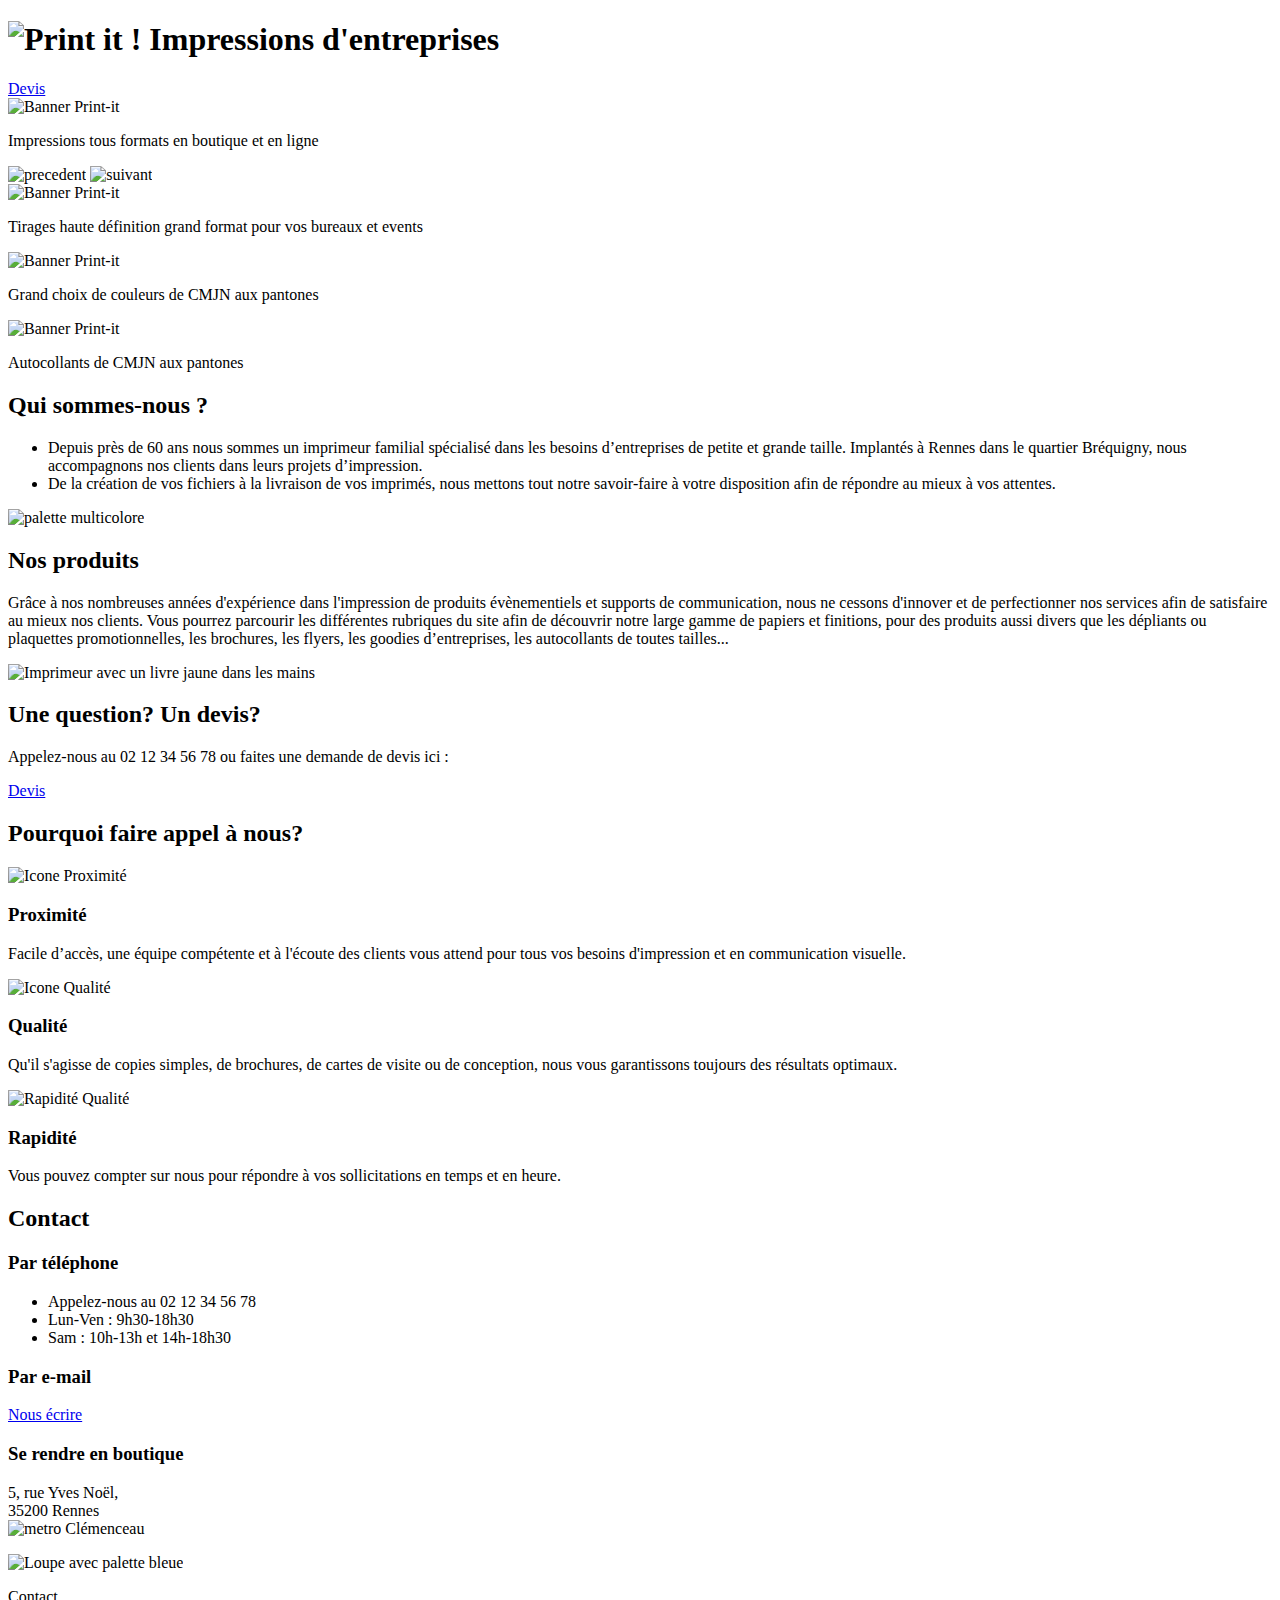
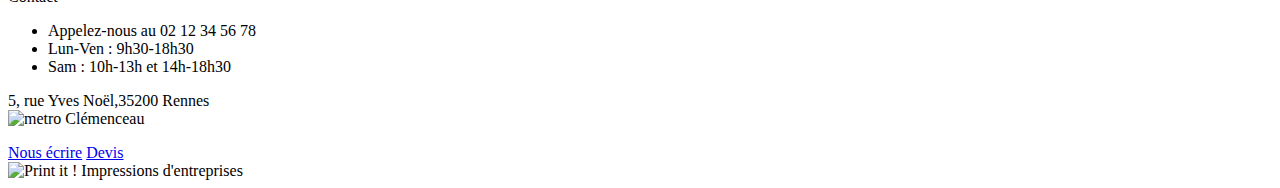
==== index.html @ 1c5afead "mise à jour du dossier" ====
<!DOCTYPE html>
<html lang="fr">
<head>
	<meta charset="UTF-8">
	<meta name="viewport" content="width=device-width, initial-scale=1.0">
	<title>Print it ! - Impressions d'entreprise</title>
	<link rel="stylesheet" href="./assets/style.css">
	<link rel="preconnect" href="https://fonts.googleapis.com">
	<link rel="preconnect" href="https://fonts.gstatic.com" crossorigin>
	<link href="https://fonts.googleapis.com/css2?family=Roboto:wght@400;700&family=Roboto+Slab:wght@400;900&display=swap" rel="stylesheet">
</head>
<body>
<header class="container">
	<h1>
		<img class="logo" src="./assets/images/logo.png" alt="Print it ! Impressions d'entreprises" >
	</h1>
	<a class="btn devis" href="mailto:contact@print-it.tld">Devis</a>
</header>
<main>
	<div class="carroussel" >
		<div class="carroussel-content">
			<div id="banner">
				<img class="banner-img" src="./assets/images/slideshow/slide1.jpg" alt="Banner Print-it">
				<p>Impressions tous formats <span>en boutique et en ligne</span></p>
				<div class="slider-arrows">
					<img src="assets/images/arrow_left.png" alt="precedent" id="left"/>
					<img src="assets/images/arrow_right.png" alt="suivant" id="right"/>
				</div>
				<div class="dots">
				</div>
			</div>
			<div id="banner">
				<img class="banner-img" src="./assets/images/slideshow/slide2.jpg" alt="Banner Print-it">
				<p>Tirages haute définition grand format <span>pour vos bureaux et events</span></p>
				<div class="dots">
				</div>
			</div>
			<div id="banner">
				<img class="banner-img" src="./assets/images/slideshow/slide3.jpg" alt="Banner Print-it">
				<p>Grand choix de couleurs <span>de CMJN aux pantones</span></p>
				<div class="dots">
				</div>
			</div>
			<div id="banner">
				<img class="banner-img" src="./assets/images/slideshow/slide4.png" alt="Banner Print-it">
				<p>Autocollants <span>de CMJN aux pantones</span></p>
				<div class="dots">
				</div>
			</div>
			
		</div>
	</div>
	<section id="about-us" class="container">
		<div>
			<h2>Qui sommes-nous ?</h2>
			<ul>
				<li>Depuis près de 60 ans nous sommes un imprimeur familial spécialisé dans les besoins d’entreprises de petite et grande taille. Implantés à Rennes dans le quartier Bréquigny, nous accompagnons nos clients dans leurs projets d’impression.</li>
				<li>De la création de vos fichiers à la livraison de vos imprimés, nous mettons tout notre savoir-faire à votre disposition afin de répondre au mieux à vos attentes.</li>
			</ul>
		</div>
		<aside>
			<img src="./assets/images/colors.jpg" alt="palette multicolore">
		</aside>
	</section>
	<section id="products" class="container">
		<div>
			<h2>Nos produits</h2>
			<p>Grâce à nos nombreuses années d'expérience dans l'impression de produits évènementiels et supports de communication, nous ne cessons d'innover et de perfectionner nos services afin de satisfaire au mieux nos clients. Vous pourrez parcourir les différentes rubriques du site afin de découvrir notre large gamme de papiers et finitions, pour des produits aussi divers que les dépliants ou plaquettes promotionnelles, les brochures, les flyers, les goodies d’entreprises, les autocollants de toutes tailles... </p>
		</div>
		<aside>
			<img src="./assets/images/yellow-book.jpg" alt="Imprimeur avec un livre jaune dans les mains">
		</aside>

	</section>
	<section id="question" class="bg-yellow">
		<h2>Une question? Un devis?</h2>
		<p>Appelez-nous au 02 12 34 56 78 ou faites une demande de devis ici :</p>
		<a href="mailto:contact@print-it.tld" class="btn devis">Devis</a>
	</section>
	<section id="why-us" class="container">
		<h2>Pourquoi faire appel à nous?</h2>
		<div>
			<article>
				<img src="./assets/images/proximity-icon.png" alt="Icone Proximité">
				<h3>Proximité</h3>
				<p>Facile d’accès, une équipe compétente et à l'écoute des clients vous attend pour tous vos besoins d'impression et en communication visuelle.</p>
			</article>
			<article>
				<img src="./assets/images/quality-icon.png" alt="Icone Qualité">
				<h3>Qualité</h3>
				<p>Qu'il s'agisse de copies simples, de brochures, de cartes de visite ou de conception, nous vous garantissons toujours des résultats optimaux.</p>
			</article>
			<article>
				<img src="./assets/images/speedy-icon.png" alt="Rapidité Qualité">
				<h3>Rapidité</h3>
				<p>Vous pouvez compter sur nous pour répondre à vos sollicitations en temps et en heure.</p>
			</article>
		</div>
	</section>
	<section id="contact" class="bg-lightblue">
		<div class="container">
			<div>
				<h2>Contact</h2>
				<div>
					<h3>Par téléphone</h3>
					<ul>
						<li>Appelez-nous au 02 12 34 56 78</li>
						<li>Lun-Ven : 9h30-18h30</li>
						<li>Sam : 10h-13h et 14h-18h30</li>
					</ul>
				</div>
				<div>
					<h3>Par e-mail</h3>
					<p>
						<a href="mailto:contact@print-it.tld" class="btn">Nous écrire</a>
					</p>
				</div>
				<div>
					<h3>Se rendre en boutique</h3>
					<p>5, rue Yves Noël,<br>
						35200 Rennes<br>
						<img class="inline-icon" src="./assets/images/metro.png" alt="metro"/> Clémenceau</p>
				</div>
			</div>
			<div>
				<img src="./assets/images/magnifying-glass.jpg" alt="Loupe avec palette bleue">
			</div>

		</div>
	</section>
</main>
<footer>
	<div>
		<p class="footer-contact">Contact</p>
		<ul>
			<li>Appelez-nous au 02 12 34 56 78</li>
			<li>Lun-Ven : 9h30-18h30</li>
			<li>Sam : 10h-13h et 14h-18h30</li>
		</ul>
	</div>
	<div>
		<p>5, rue Yves Noël,35200 Rennes<br>
			<img src="./assets/images/metro.png" alt="metro"/> Clémenceau</p>
	</div>
	<div>
		<a href="mailto:contact@print-it.tld" class="btn">Nous écrire</a>
		<a href="mailto:contact@print-it.tld?subject=Demande&nbsp;de&nbsp;devis" class="btn devis">Devis</a>
	</div>
	<div>
		<img class="footer-logo" src="./assets/images/logo.png" alt="Print it ! Impressions d'entreprises" >
	</div>
</footer>
<script src="./assets/script.js"></script>
</body>
</html>
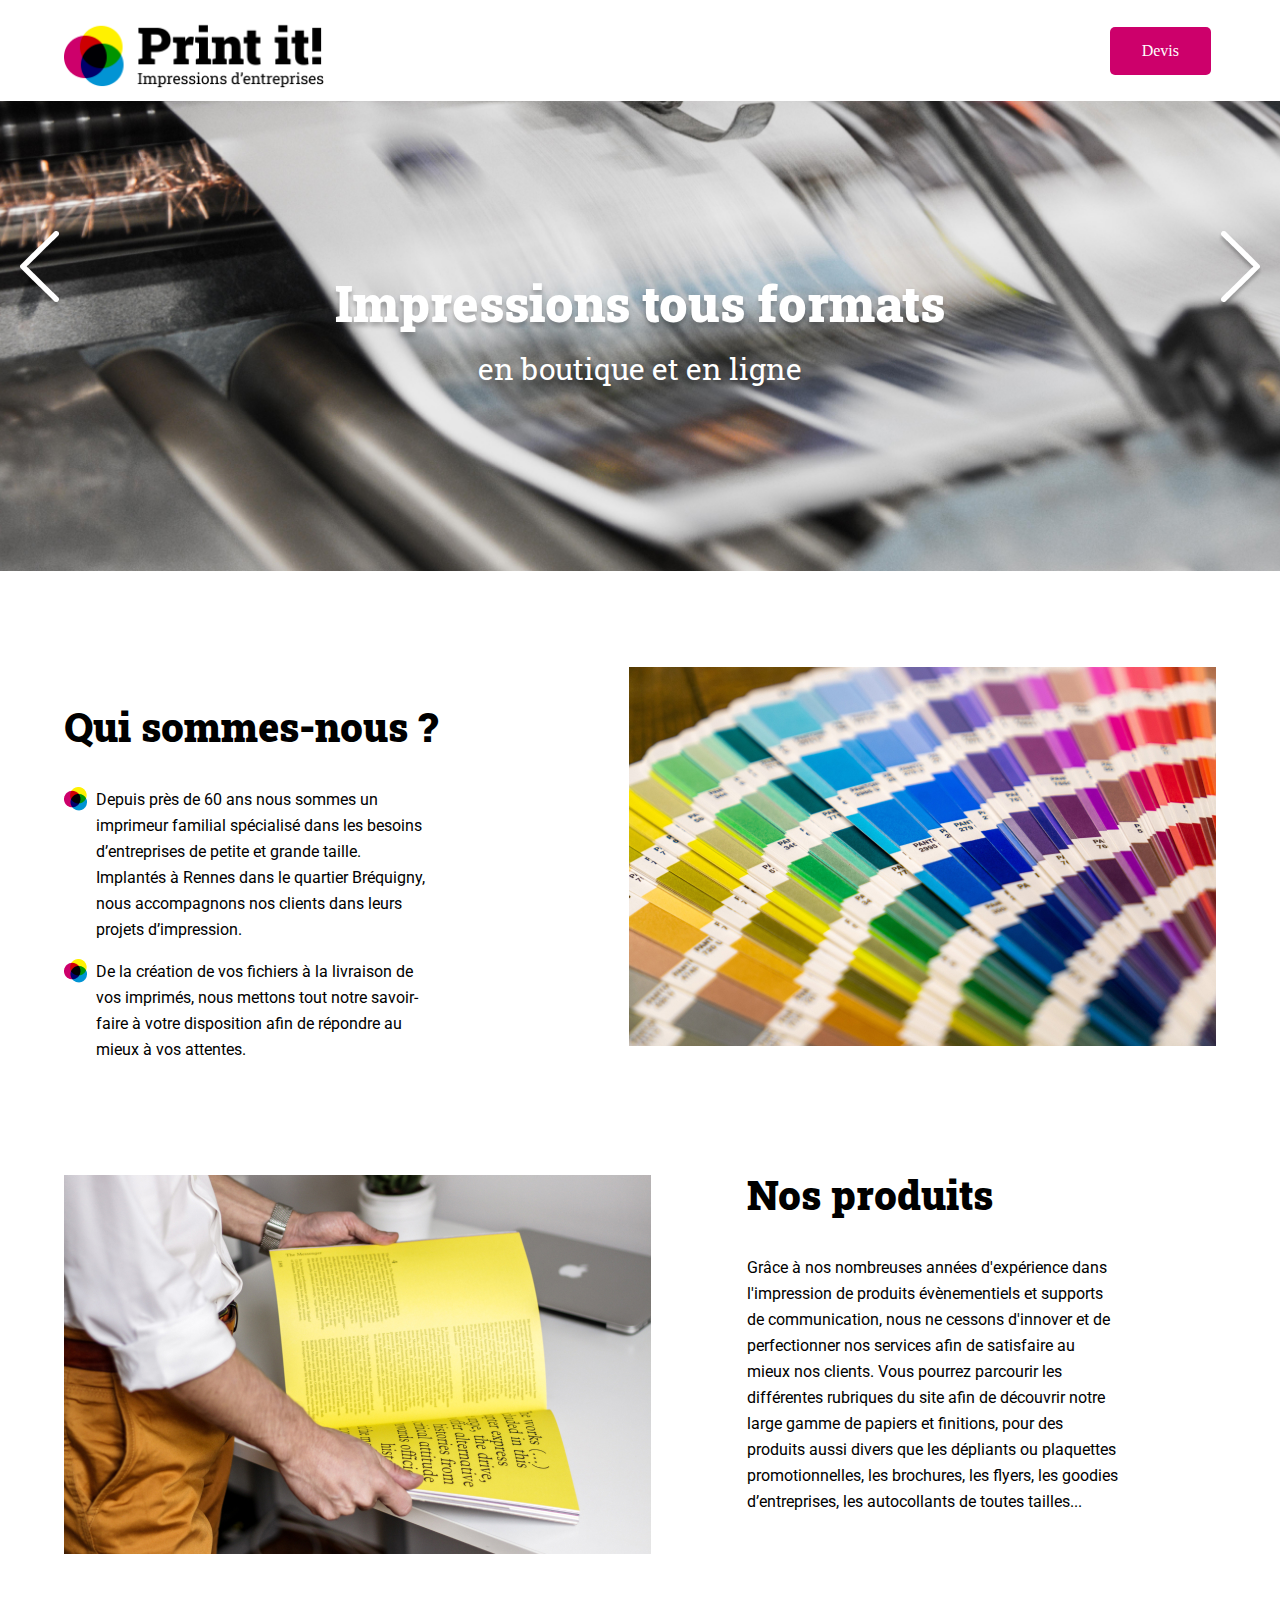
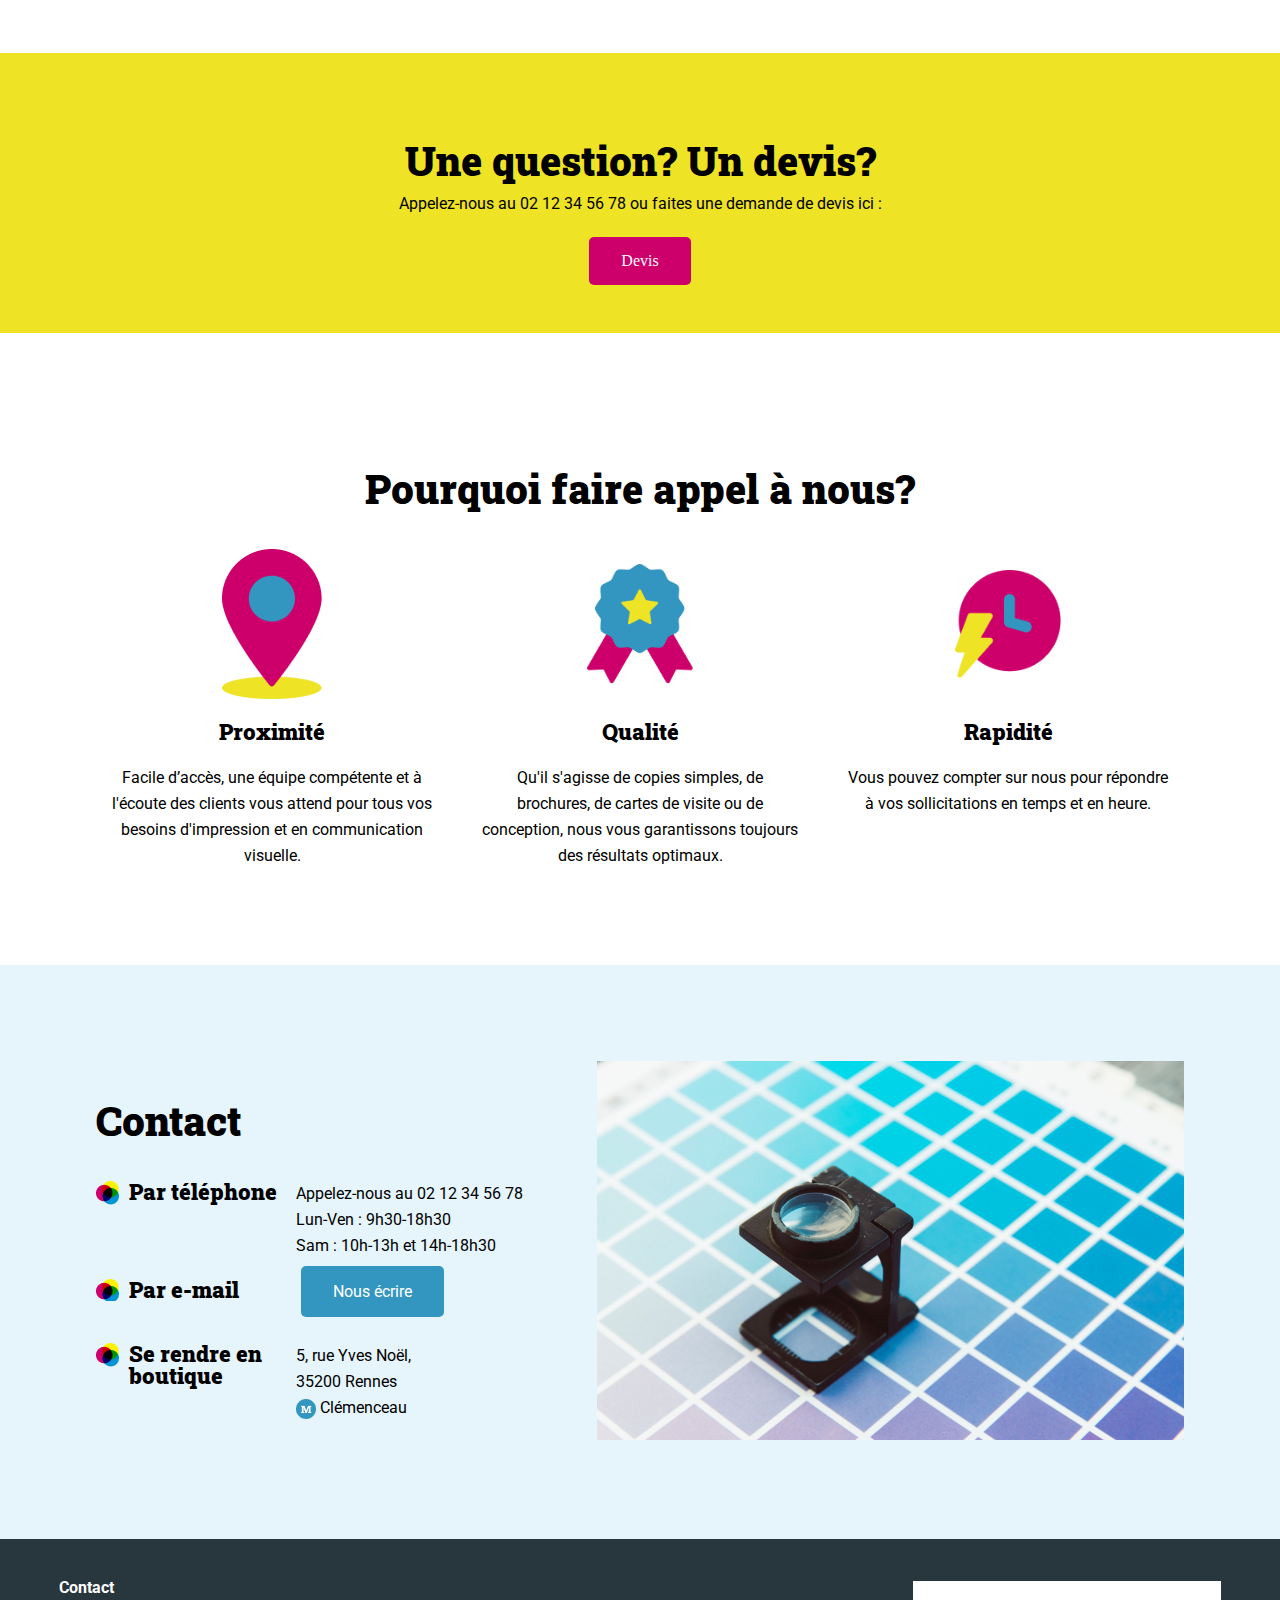
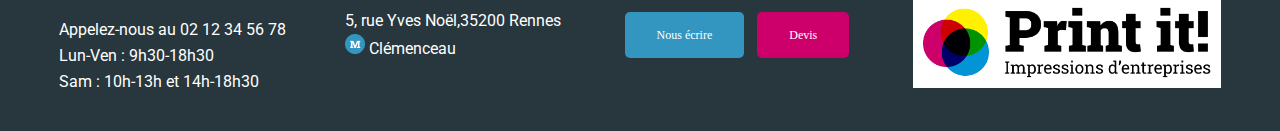
==== commit 21a462e2: "derniereModif" ====
--- a/index.html
+++ b/index.html
@@ -18,14 +18,11 @@
 </header>
 <main>
 	<div class="carroussel" >
+
 		<div class="carroussel-content">
 			<div id="banner">
 				<img class="banner-img" src="./assets/images/slideshow/slide1.jpg" alt="Banner Print-it">
 				<p>Impressions tous formats <span>en boutique et en ligne</span></p>
-				<div class="slider-arrows">
-					<img src="assets/images/arrow_left.png" alt="precedent" id="left"/>
-					<img src="assets/images/arrow_right.png" alt="suivant" id="right"/>
-				</div>
 				<div class="dots">
 				</div>
 			</div>
@@ -47,7 +44,10 @@
 				<div class="dots">
 				</div>
 			</div>
-			
+			<div>
+				<img class="left" src="assets/images/arrow_left.png" alt="precedent" id="left"/>
+				<img class="right" src="assets/images/arrow_right.png" alt="suivant" id="right"/>
+			</div>
 		</div>
 	</div>
 	<section id="about-us" class="container">
--- a/assets/style.css
+++ b/assets/style.css
@@ -0,0 +1,337 @@
+/* variables declaration */
+:root {
+	--primary-color: #3396C0;
+	--secondary-color: #CD006B;
+	--third-color: #EEE325;
+}
+
+/* Reset CSS */
+* {
+	-webkit-box-sizing: border-box;
+	-moz-box-sizing: border-box;
+	box-sizing: border-box;
+}
+html, body, div, span, applet, object, iframe,
+h1, h2, h3, h4, h5, h6, p, blockquote, pre,
+a, abbr, acronym, address, big, cite, code,
+del, dfn, em, img, ins, kbd, q, s, samp,
+small, strike, strong, sub, sup, tt, var,
+b, u, i, center,
+dl, dt, dd, ol, ul, li,
+fieldset, form, label, legend,
+table, caption, tbody, tfoot, thead, tr, th, td,
+article, aside, canvas, details, embed,
+figure, figcaption, footer, header, hgroup,
+menu, nav, output, ruby, section, summary,
+time, mark, audio, video {
+	margin: 0;
+	padding: 0;
+	border: 0;
+	font: inherit;
+	font-size: 100%;
+	vertical-align: baseline;
+}
+/* HTML5 display-role reset for older browsers */
+article, aside, details, figcaption, figure,
+footer, header, hgroup, menu, nav, section {
+	display: block;
+}
+body {
+	line-height: 1;
+}
+ol, ul {
+	list-style: none;
+}
+blockquote, q {
+	quotes: none;
+}
+blockquote:before, blockquote:after,
+q:before, q:after {
+	content: none;
+}
+table {
+	border-collapse: collapse;
+	border-spacing: 0;
+}
+
+section {
+	margin-block: 6em;
+}
+h2 {
+	font-family: 'Roboto Slab', sans-serif;
+	font-size: 40px;
+	font-weight: 900;
+	margin-block: 1em;
+}
+h3{
+	font-family: 'Roboto Slab', sans-serif;
+	font-size: 22px;
+	font-weight: 900;
+	margin-block: 1em;
+}
+
+p, li {
+	font-family: Roboto, sans-serif;
+	font-size: 16px;
+	line-height: 26px;
+}
+.container {
+	max-width: 1440px;
+	margin-inline:auto;
+	padding-inline: 5%;
+}
+header {
+	display: flex;
+	justify-content: space-between;
+	align-items: center;
+}
+.logo{
+	width: 260px;
+	margin-block: 10px;
+}
+
+.btn {
+	background-color: var(--primary-color) ;
+	padding: 16px 32px;
+	margin-inline:5px;
+	border-radius: 5px;
+	color: white;
+	text-decoration: none;
+}
+.devis {
+	background-color: var(--secondary-color);
+}
+
+#banner {
+	display: flex;
+	flex-direction: column;
+	align-items: center;
+	justify-content: center;
+	width: 100%;
+	height: 100%;
+	min-height: 470px;
+	position: relative;
+}
+.banner-img {
+	position: absolute;
+	width: 100%;
+	height: 100%;
+	z-index: -1;
+	object-fit: cover;
+	object-position: center;
+}
+/* Code CSS en prévision de l'ajout d'un carousel pour la bannière */
+/* Gestion des fleches du carrousel */
+.carroussel {
+    height: 470px;
+    overflow: hidden;
+}
+#banner .arrow {
+	position: absolute;
+}
+#banner .arrow_left {
+	left: 10px;
+}
+#banner .arrow_right {
+	right: 10px;
+}
+
+.left {
+    cursor: pointer;
+    position: absolute;
+    top: 50%;
+    width: auto;
+    margin-top: -235px;
+    padding: 16px;
+    color: white;
+    font-weight: bold;
+    font-size: 18px;
+    transition: 0.6s ease;
+    border-radius: 0 3px 3px 0;
+    user-select: none;
+}
+.right {
+    cursor: pointer;
+    position: absolute;
+    top: 50%;
+    width: auto;
+    margin-top: -235px;
+    padding: 16px;
+    color: white;
+    font-weight: bold;
+    font-size: 18px;
+	right: 0;
+    transition: 0.6s ease;
+    border-radius: 0 3px 3px 0;
+    user-select: none;
+}
+/* Gestion des points du carrousel */
+.dots {
+	position: absolute;
+	bottom: 40px;
+	display: flex;
+}
+.dot {
+	margin-inline: 5px;
+	width: 13px;
+	height: 13px;
+	background-color: #ffffff00;
+	border: 3px solid #fff;
+	border-radius: 100%;
+	box-shadow: 0 4px 4px rgba(0, 0, 0, 0.25);;
+}
+.dot_selected {
+	background-color: #fff;
+}
+/* Fin du code CSS pour le carousel */
+#banner p {
+	font-family: 'Roboto Slab', sans-serif;
+	font-weight: 900;
+	font-size: 50px;
+	line-height: 66px;
+	color: white;
+	text-shadow: 0 4px 4px rgba(0, 0, 0, 0.25);
+	text-align: center;
+}
+.carroussel-content {
+	display: flex;
+    flex-direction: column;
+	transition: transform 0.5ss;
+}
+
+#banner span {
+	display: block;
+	font-weight: 400;
+	font-size: 30px;
+}
+#about-us {
+	display: flex;
+}
+#about-us article, #about-us aside {
+	flex:1;
+}
+#about-us li {
+	background: url("./images/tricolor-icon.png") no-repeat left top;
+	font-size: 16px;
+	line-height: 26px;
+	padding-left:2em;
+	width: 65%;
+	margin-bottom: 1em;
+
+}
+
+#products {
+	display: flex;
+	align-items: flex-start;
+	flex-direction: row-reverse;
+}
+#products div, #products aside {
+	flex:1;
+}
+#products div {
+	padding: 0 6em;
+}
+#products h2 {
+	margin-top: 0;
+}
+.bg-yellow {
+	background-color: var(--third-color);
+}
+#question {
+	display: flex;
+	flex-direction: column;
+	align-items: center;
+	padding-block: 3em;
+}
+#question h2 {
+	margin-bottom: 10px;
+}
+#question p {
+	margin-bottom: 20px;
+}
+
+#why-us {
+	display: flex;
+	flex-direction: column;
+	text-align: center;
+}
+#why-us > div{
+	display: flex;
+	justify-content: space-evenly;
+}
+#why-us article {
+	max-width: 320px;
+	display: flex;
+	flex-direction: column;
+}
+#why-us img {
+	width: 33%;
+	height: 150px;
+	text-align: center;
+	margin-inline: auto;
+	margin-block: 0;
+	object-fit: contain;
+}
+
+.bg-lightblue{
+	background-color: #E6F4FB;
+}
+#contact {
+	margin-bottom: 0;
+}
+#contact article, #contact div {
+	flex:1;
+}
+
+
+#contact .container {
+	flex-direction: row;
+	display: flex;
+	padding: 6em ;
+}
+
+#contact .container > div > div {
+	display: flex;
+	padding-bottom: 20px;
+}
+
+#contact h3 {
+	margin-top: 0;
+	background: url("./images/tricolor-icon.png") no-repeat left top;
+	padding-left:1.5em;
+	width: 200px;
+}
+.inline-icon {
+	vertical-align: middle;
+}
+footer {
+	background-color: #28363D;
+	color: white;
+	display: flex;
+	padding-block: 3em;
+	justify-content: space-evenly;
+	font-size: 12px;
+	align-items: center;
+}
+footer div {
+
+	position: relative;
+}
+.footer-logo {
+	background-color: white;
+	max-width: 308px;
+	padding: 10px;
+}
+.footer-contact {
+	margin-bottom: 1em;
+	font-weight: 700;
+	font-size: 16px;
+
+}
+
+@media all and (max-width: 1250px) {
+	#contact > article {
+		flex: 2;
+	}
+}
+
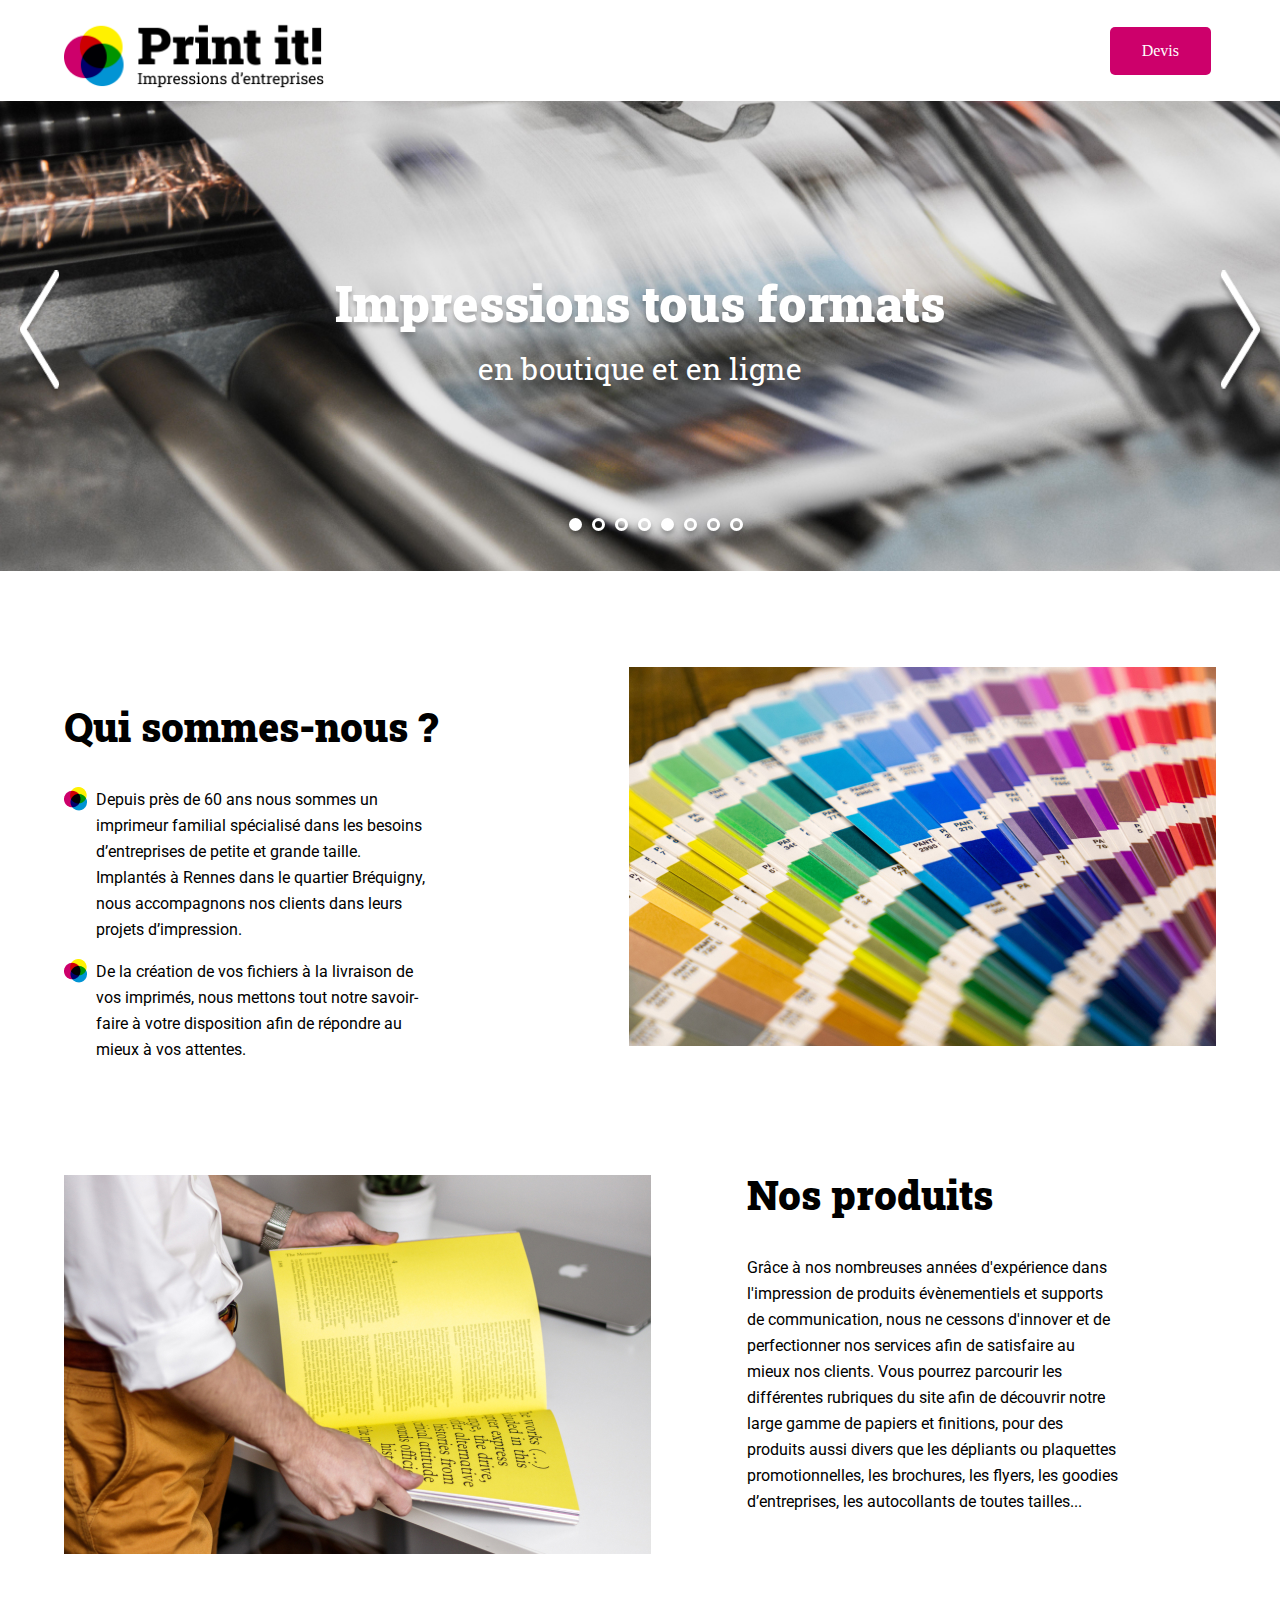
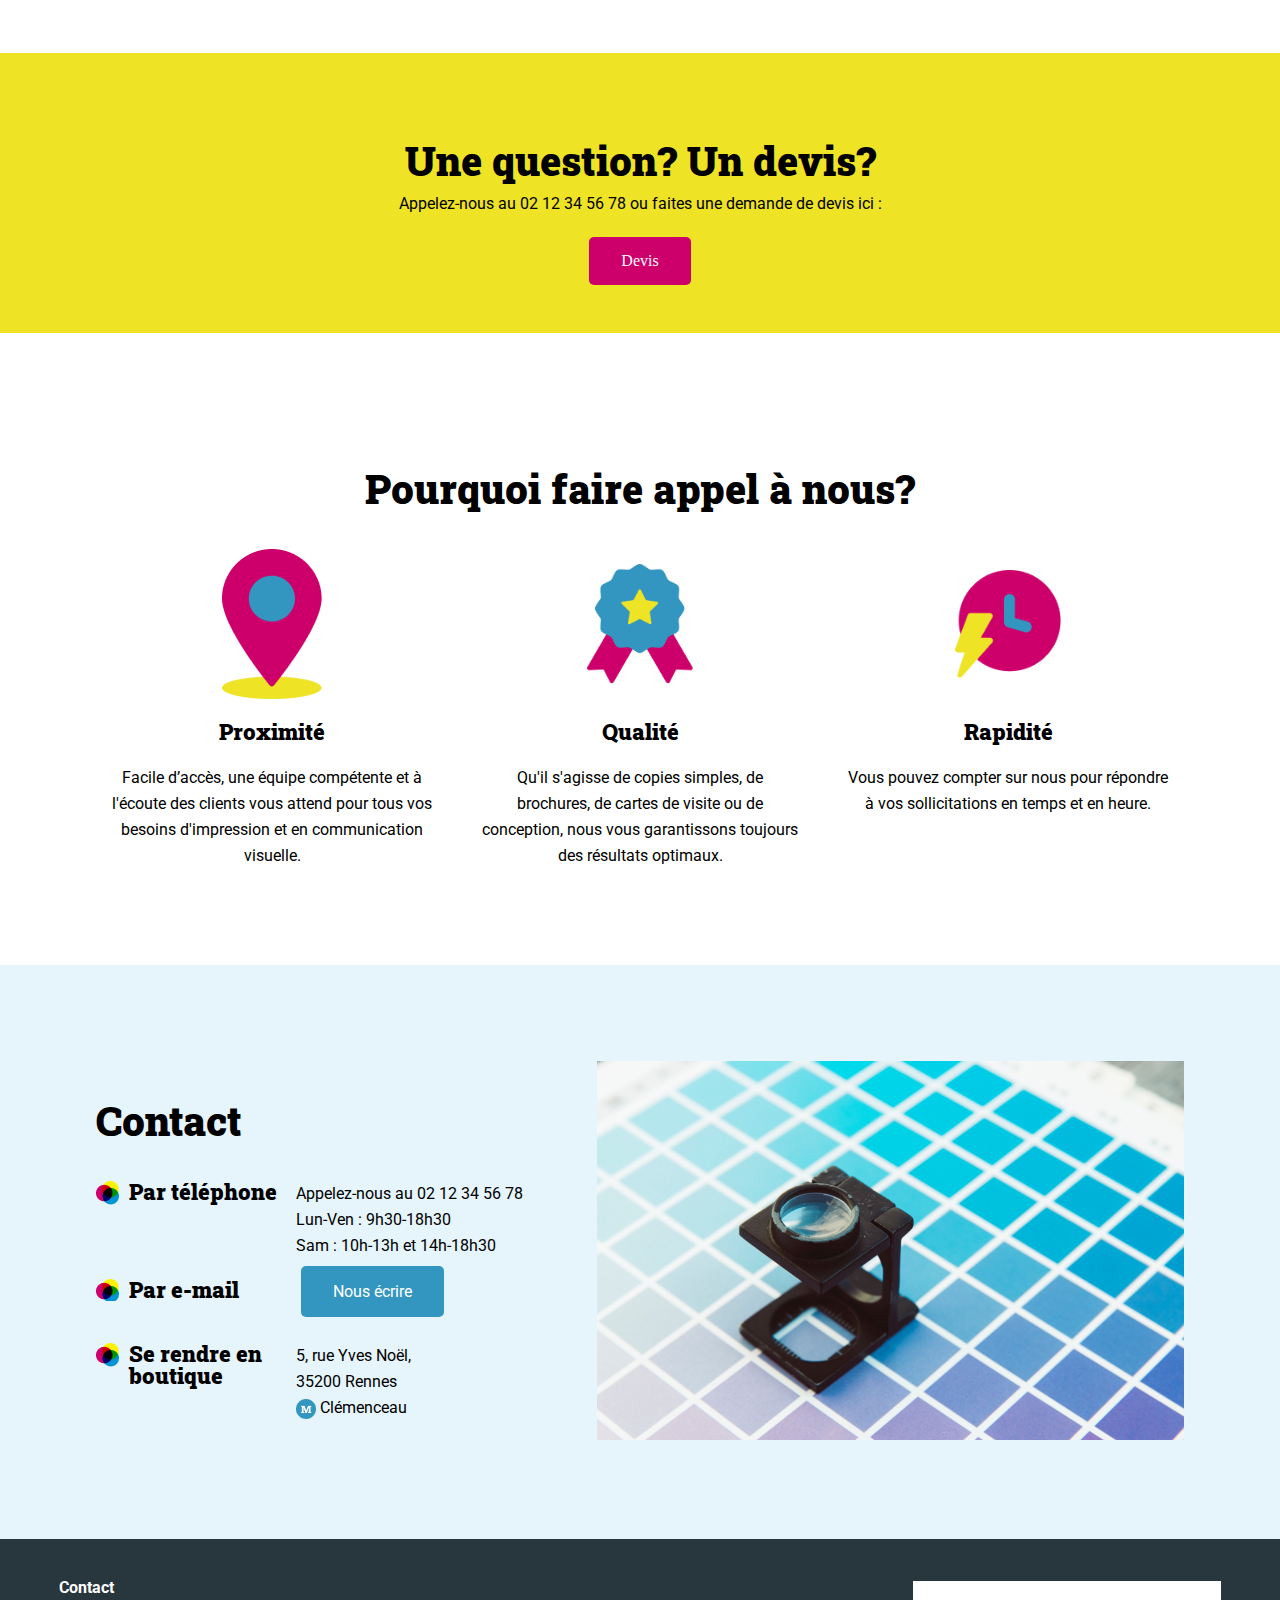
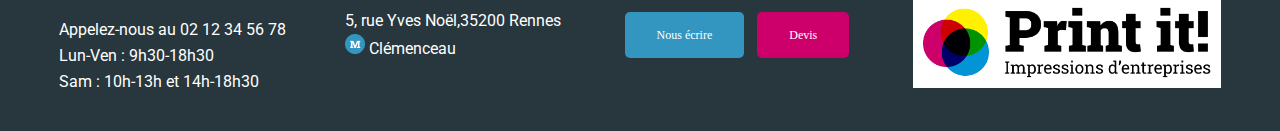
==== commit 90cfb03f: "MiseAjourDuJs" ====
--- a/index.html
+++ b/index.html
@@ -18,35 +18,21 @@
 </header>
 <main>
 	<div class="carroussel" >
-
 		<div class="carroussel-content">
 			<div id="banner">
 				<img class="banner-img" src="./assets/images/slideshow/slide1.jpg" alt="Banner Print-it">
-				<p>Impressions tous formats <span>en boutique et en ligne</span></p>
-				<div class="dots">
-				</div>
-			</div>
-			<div id="banner">
-				<img class="banner-img" src="./assets/images/slideshow/slide2.jpg" alt="Banner Print-it">
-				<p>Tirages haute définition grand format <span>pour vos bureaux et events</span></p>
-				<div class="dots">
-				</div>
-			</div>
-			<div id="banner">
-				<img class="banner-img" src="./assets/images/slideshow/slide3.jpg" alt="Banner Print-it">
-				<p>Grand choix de couleurs <span>de CMJN aux pantones</span></p>
-				<div class="dots">
-				</div>
-			</div>
-			<div id="banner">
-				<img class="banner-img" src="./assets/images/slideshow/slide4.png" alt="Banner Print-it">
-				<p>Autocollants <span>de CMJN aux pantones</span></p>
-				<div class="dots">
-				</div>
-			</div>
-			<div>
-				<img class="left" src="assets/images/arrow_left.png" alt="precedent" id="left"/>
-				<img class="right" src="assets/images/arrow_right.png" alt="suivant" id="right"/>
+					<div class="slider-arrow">
+							<img class="left" src="assets/images/arrow_left.png" alt="precedent"/>
+							<p>Impressions tous formats <span>en boutique et en ligne</span></p>
+							<img class="right" src="assets/images/arrow_right.png" alt="suivant" />
+						<div class="dots">
+							<span class="dot dot_selected"></span>
+                			<span class="dot"></span>
+                			<span class="dot"></span>
+                			<span class="dot"></span>
+						</div>
+					</div>
+
 			</div>
 		</div>
 	</div>
--- a/assets/style.css
+++ b/assets/style.css
@@ -136,12 +136,9 @@
 	right: 10px;
 }
 
-.left {
-    cursor: pointer;
-    position: absolute;
-    top: 50%;
-    width: auto;
-    margin-top: -235px;
+.slider-arrow{
+	cursor: pointer;
+    width: 100%;
     padding: 16px;
     color: white;
     font-weight: bold;
@@ -149,27 +146,16 @@
     transition: 0.6s ease;
     border-radius: 0 3px 3px 0;
     user-select: none;
-}
-.right {
-    cursor: pointer;
-    position: absolute;
-    top: 50%;
-    width: auto;
-    margin-top: -235px;
-    padding: 16px;
-    color: white;
-    font-weight: bold;
-    font-size: 18px;
-	right: 0;
-    transition: 0.6s ease;
-    border-radius: 0 3px 3px 0;
-    user-select: none;
-}
+	display: flex;
+	justify-content: space-between;
+	}
 /* Gestion des points du carrousel */
 .dots {
 	position: absolute;
 	bottom: 40px;
 	display: flex;
+	justify-content: center;
+    width: 100%;
 }
 .dot {
 	margin-inline: 5px;
@@ -179,6 +165,8 @@
 	border: 3px solid #fff;
 	border-radius: 100%;
 	box-shadow: 0 4px 4px rgba(0, 0, 0, 0.25);;
+	cursor: pointer;
+    transition: background-color 0.3s ease-in-out;
 }
 .dot_selected {
 	background-color: #fff;
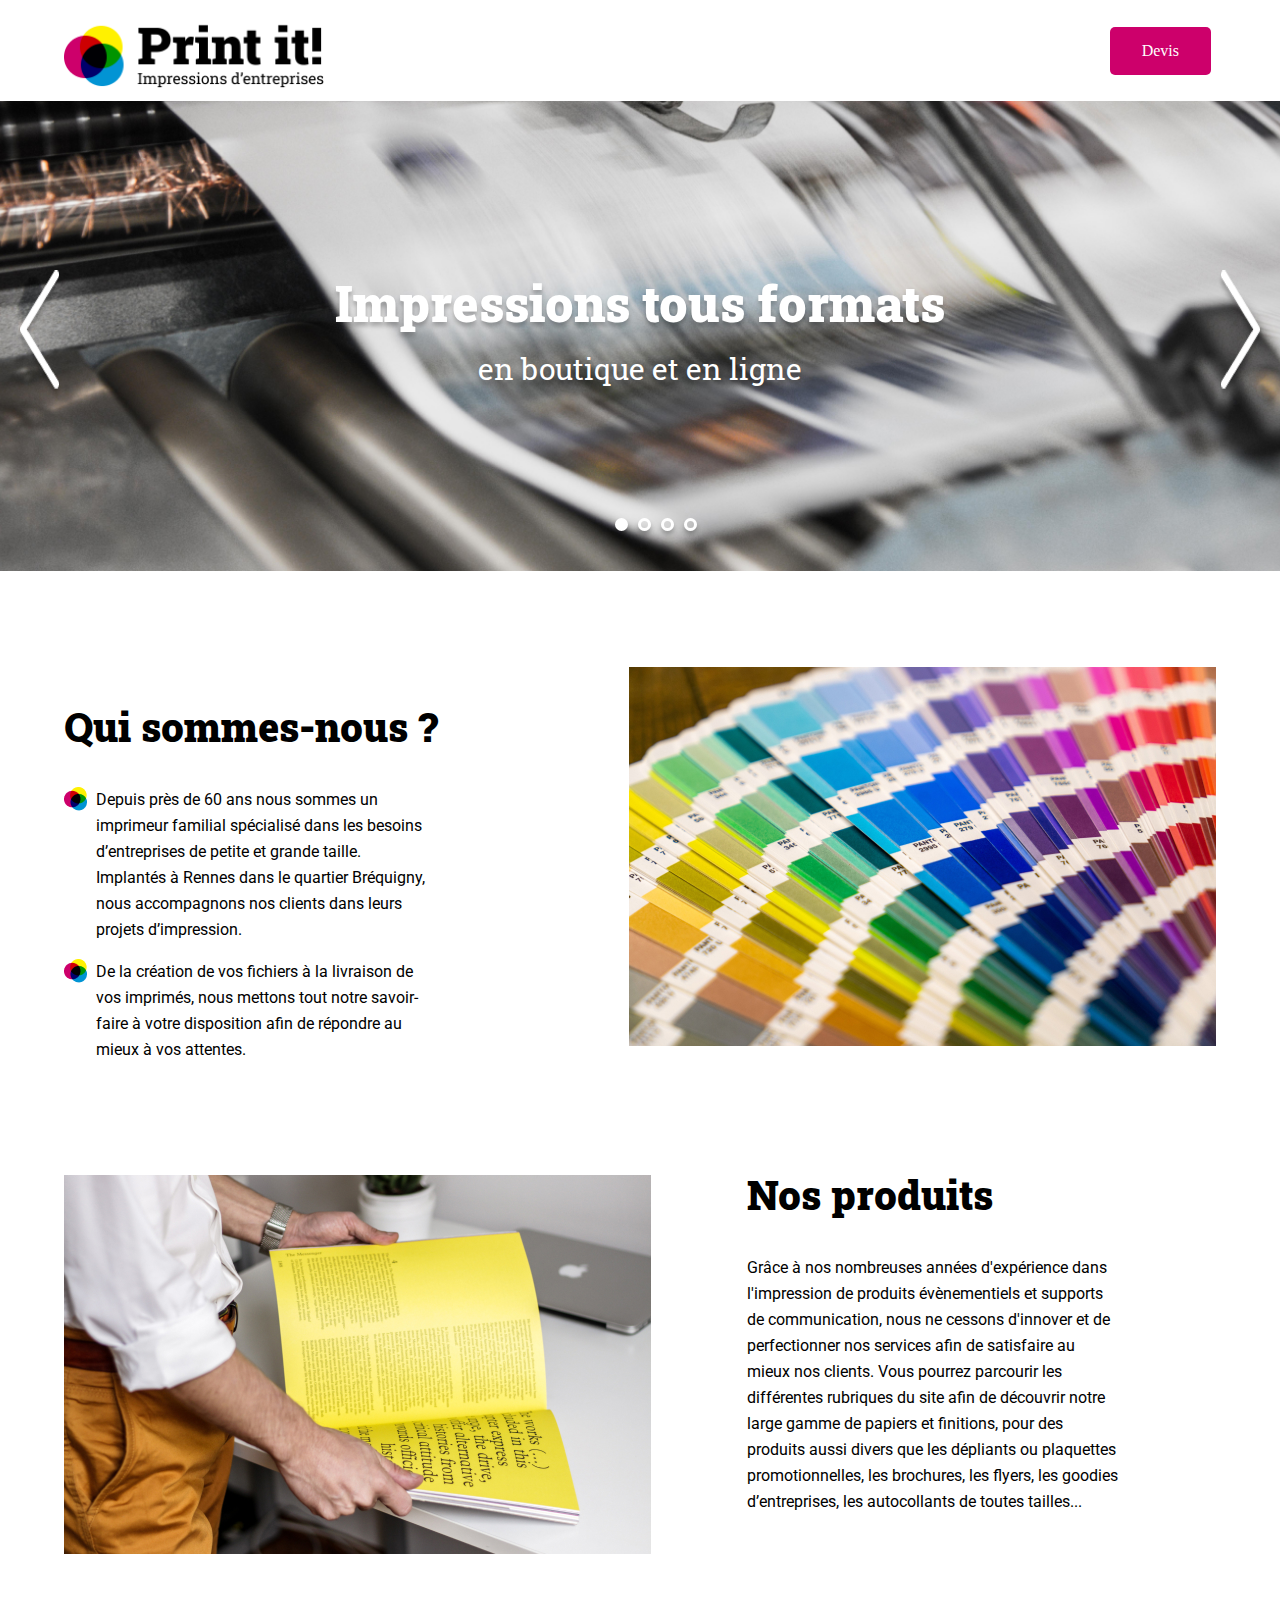
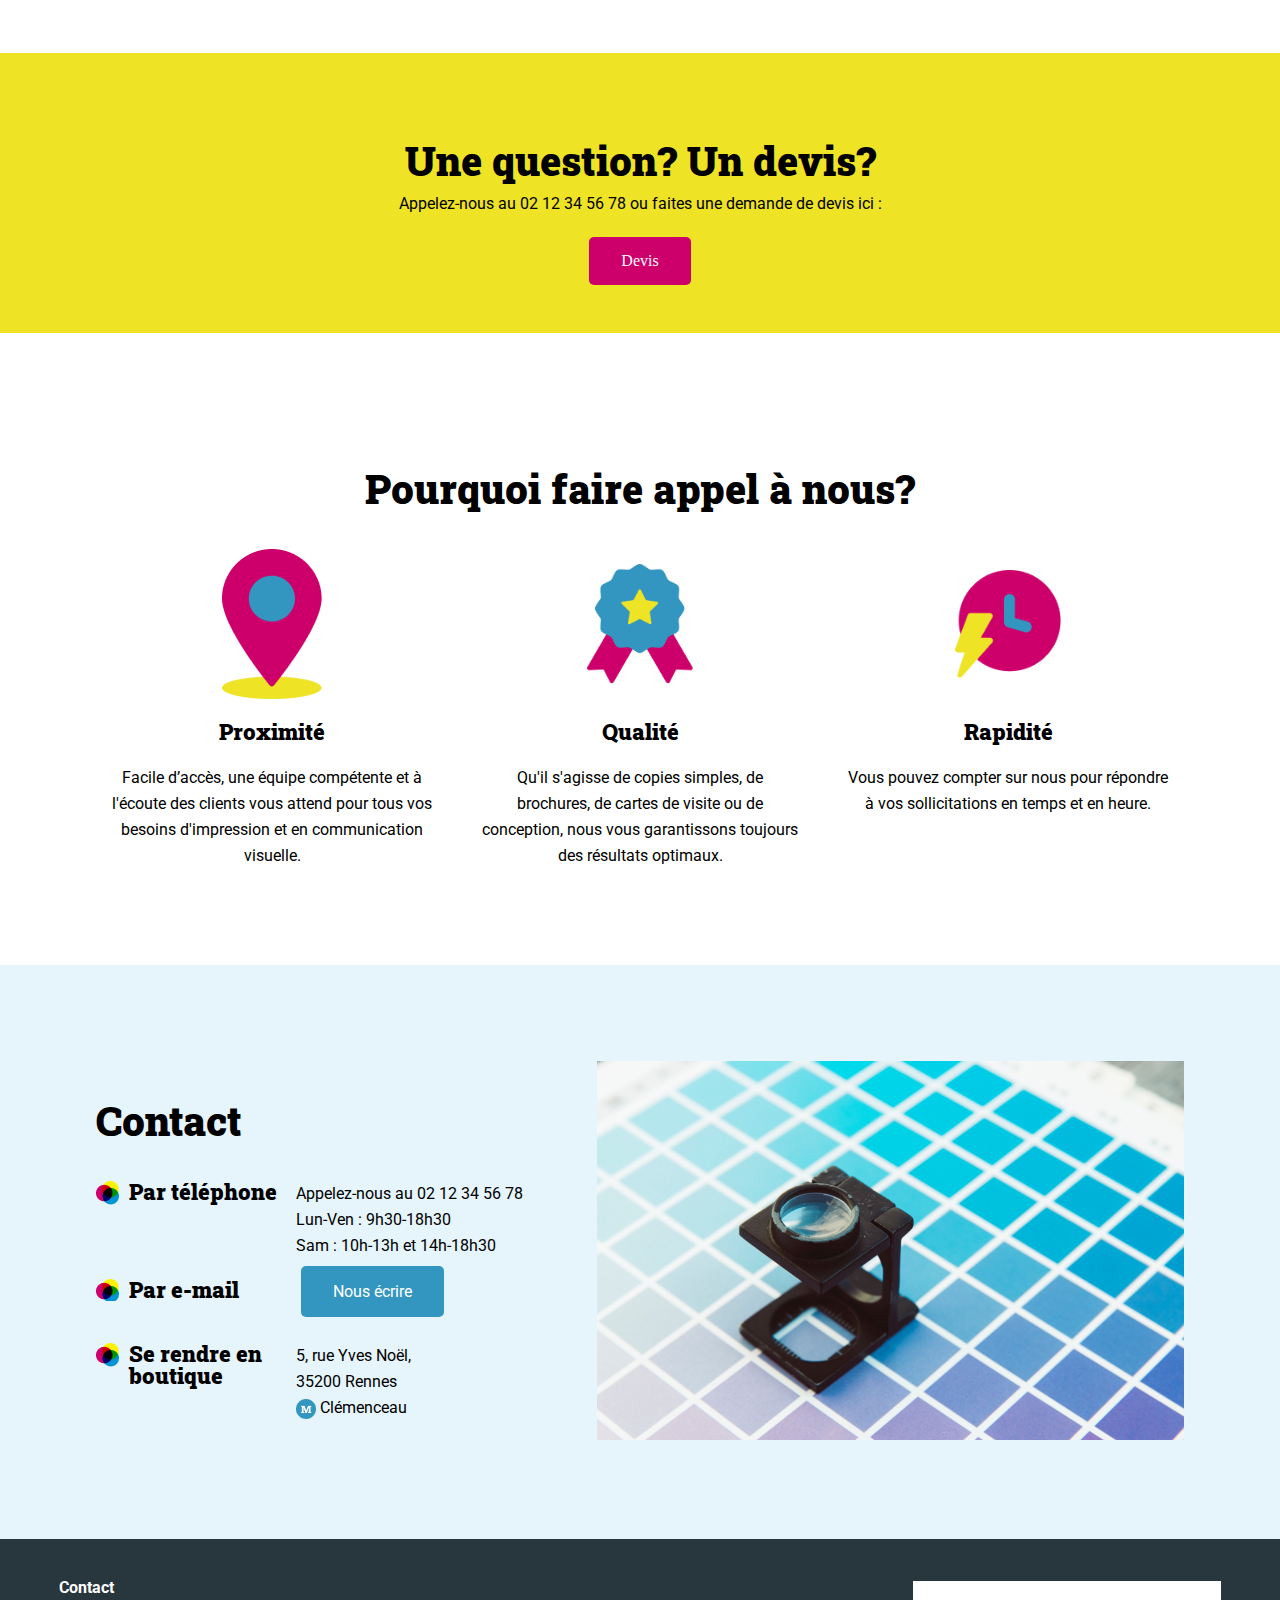
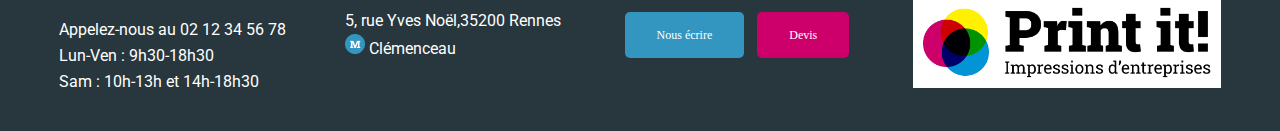
==== commit 0d77ce02: "mise à jour du code Js et HTML" ====
--- a/index.html
+++ b/index.html
@@ -26,10 +26,6 @@
 							<p>Impressions tous formats <span>en boutique et en ligne</span></p>
 							<img class="right" src="assets/images/arrow_right.png" alt="suivant" />
 						<div class="dots">
-							<span class="dot dot_selected"></span>
-                			<span class="dot"></span>
-                			<span class="dot"></span>
-                			<span class="dot"></span>
 						</div>
 					</div>
 
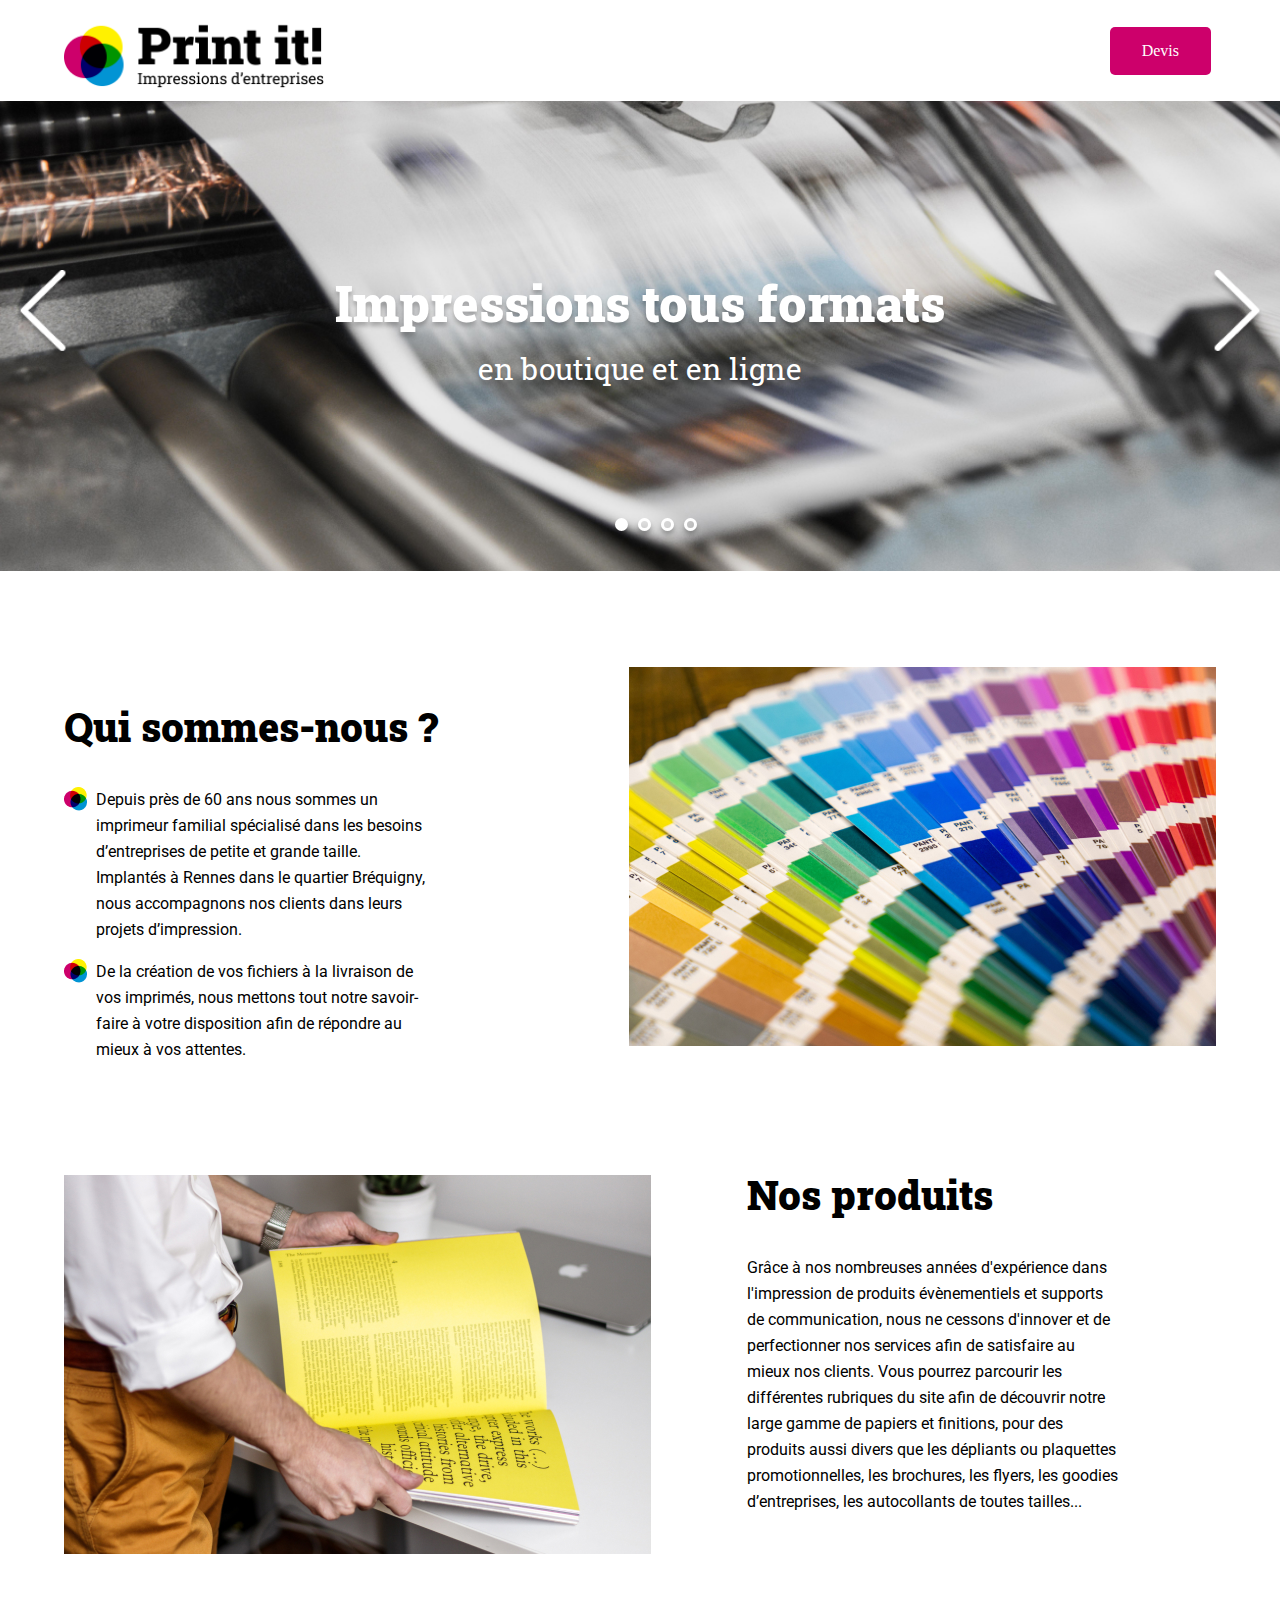
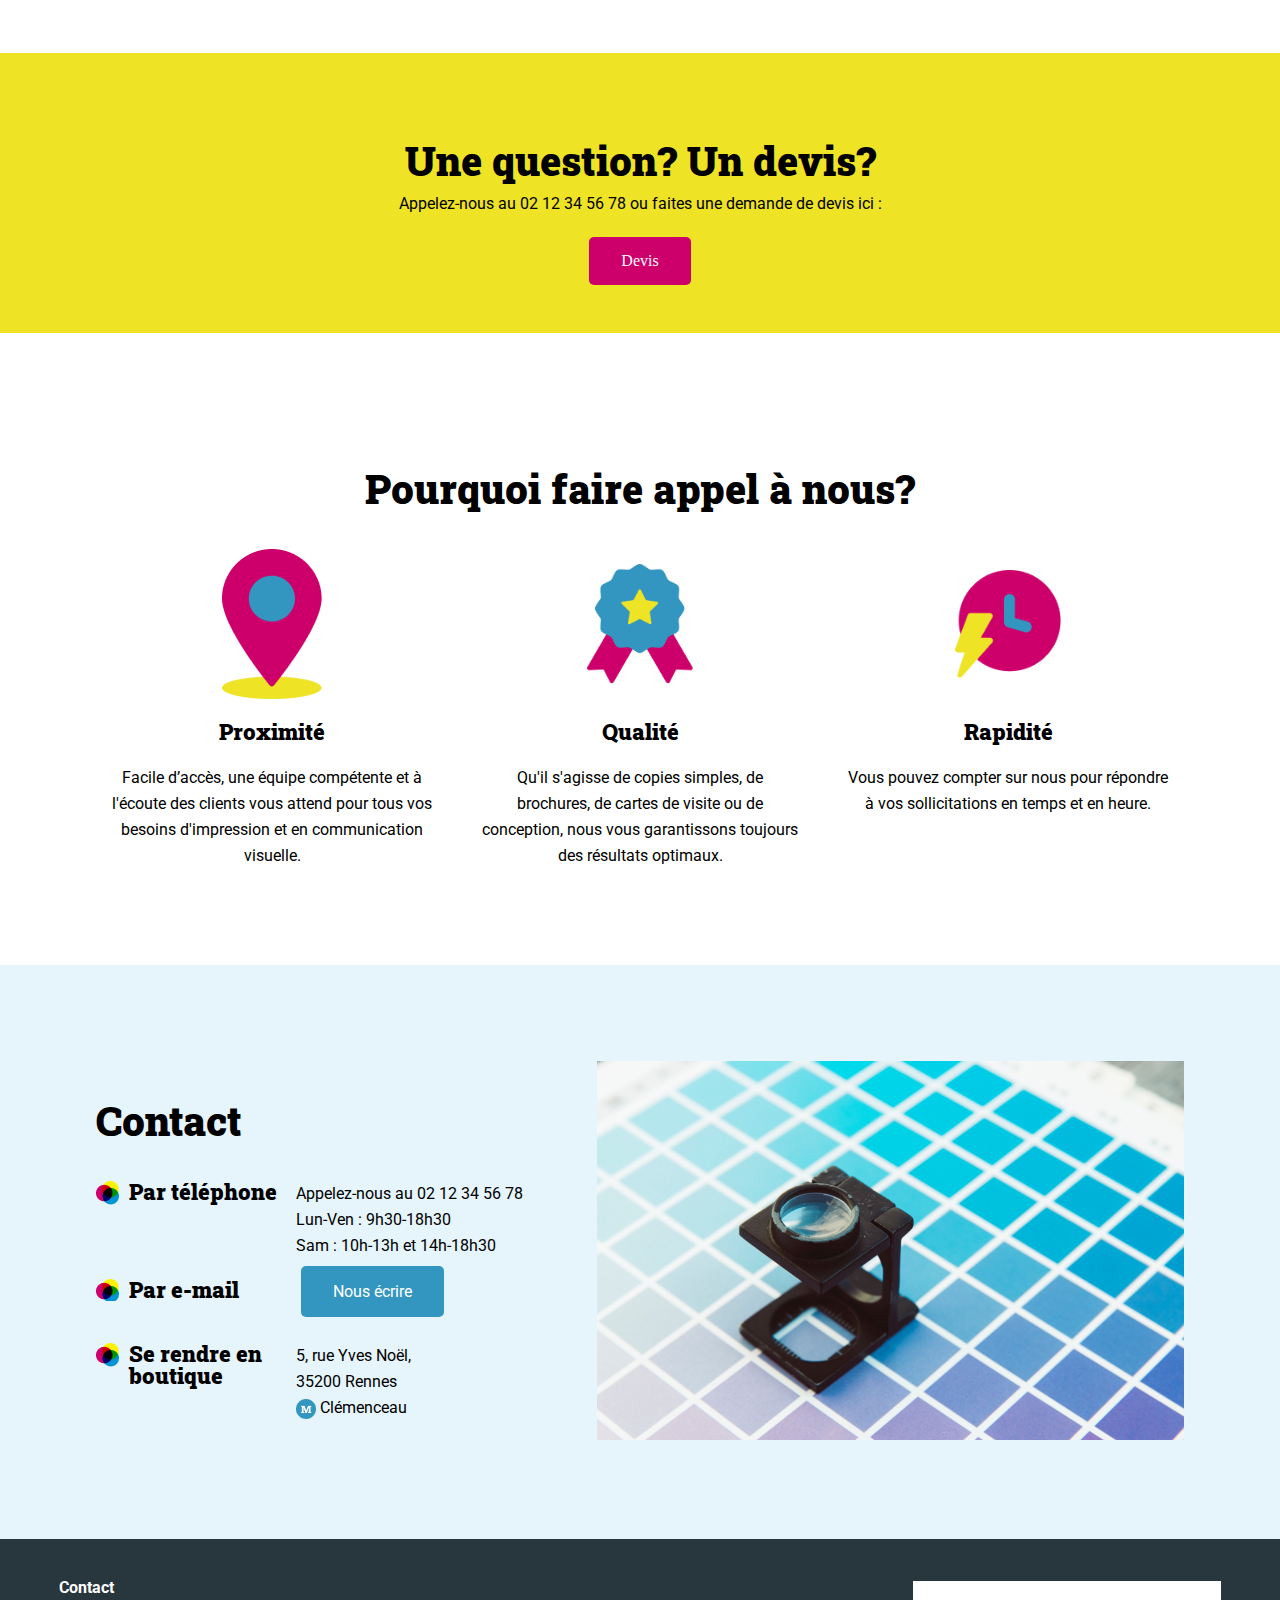
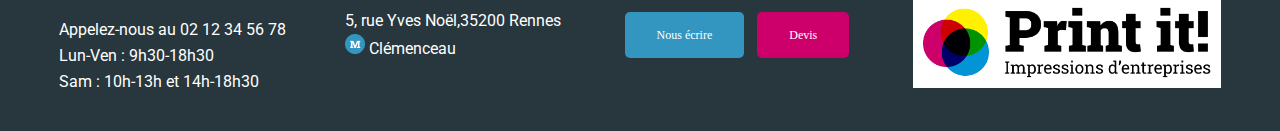
==== commit c8787d1c: "flèches misa à jour et html corrigé" ====
--- a/index.html
+++ b/index.html
@@ -17,21 +17,16 @@
 	<a class="btn devis" href="mailto:contact@print-it.tld">Devis</a>
 </header>
 <main>
-	<div class="carroussel" >
-		<div class="carroussel-content">
 			<div id="banner">
 				<img class="banner-img" src="./assets/images/slideshow/slide1.jpg" alt="Banner Print-it">
 					<div class="slider-arrow">
-							<img class="left" src="assets/images/arrow_left.png" alt="precedent"/>
+							<img class="left" src="assets/images/arrow_left.png" alt="précédent"/>
 							<p>Impressions tous formats <span>en boutique et en ligne</span></p>
 							<img class="right" src="assets/images/arrow_right.png" alt="suivant" />
 						<div class="dots">
 						</div>
 					</div>
-
 			</div>
-		</div>
-	</div>
 	<section id="about-us" class="container">
 		<div>
 			<h2>Qui sommes-nous ?</h2>
--- a/assets/style.css
+++ b/assets/style.css
@@ -136,6 +136,14 @@
 	right: 10px;
 }
 
+.left{
+	height: 90px;
+}
+
+.right{
+	height: 90px;
+}
+
 .slider-arrow{
 	cursor: pointer;
     width: 100%;
